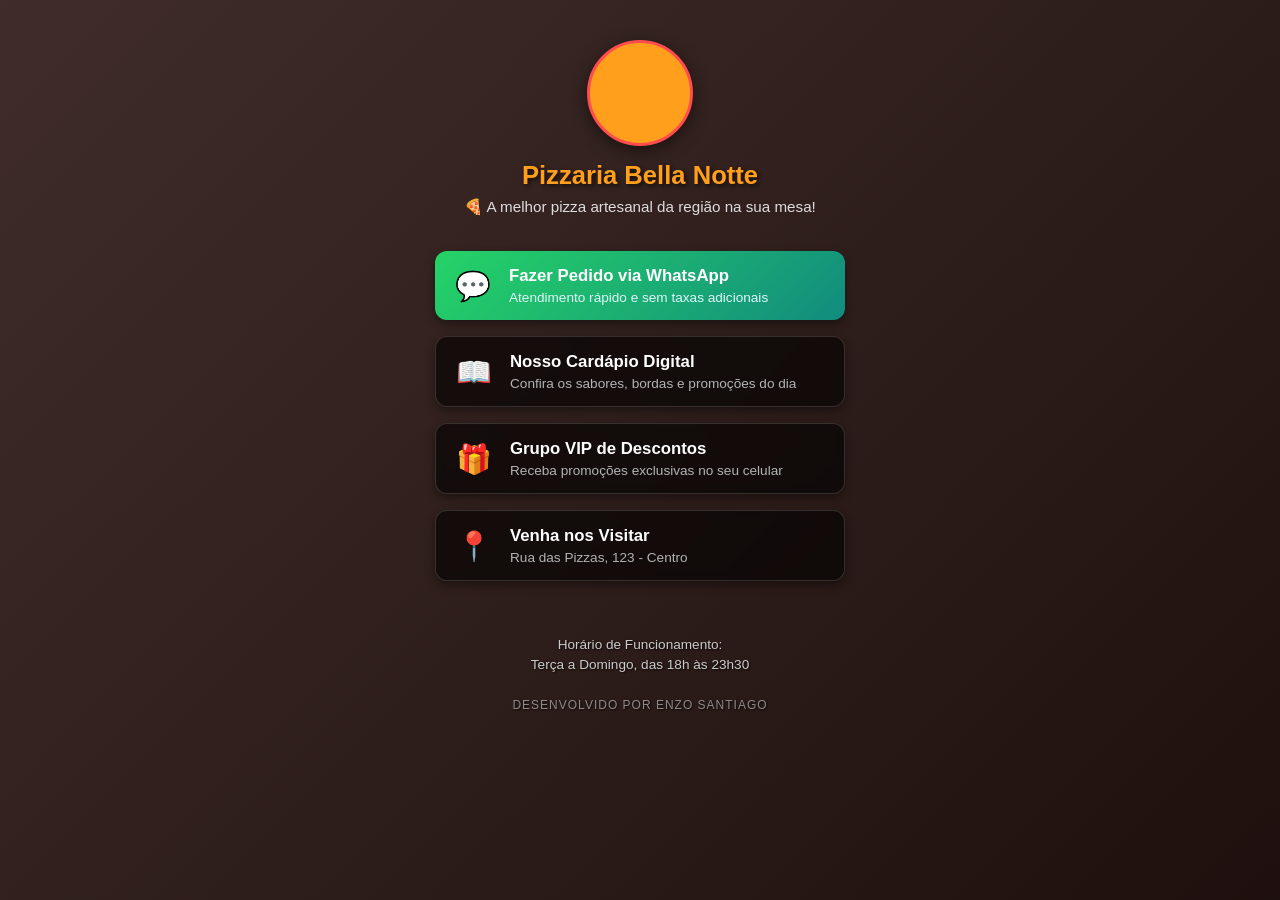
==== pizzaria.html @ fba67e6c "movendo arquivos para raiz" ====
<!DOCTYPE html>
<html lang="pt-BR">
<head>
    <meta charset="UTF-8">
    <meta name="viewport" content="width=device-width, initial-scale=1.0">
    <title>Links | Pizzaria Bella Notte</title>
    
    <link rel="stylesheet" href="pizzaria.css">
</head>
<body>

    <div class="container-links">
        
        
        <header class="perfil-pizzaria">
       
            <div class="foto-pizzaria">
                <img src="img/logo-pizzaria.png" alt="Logo Pizzaria Bella Notte" onerror="this.style.display='none'">
            </div>
            <h1>Pizzaria Bella Notte</h1>
            <p class="subtitulo">🍕 A melhor pizza artesanal da região na sua mesa!</p>
        </header>

        
        <main class="lista-links">
            
            
            <a href="https://wa.me" target="_blank" class="cartao-link destaque">
                <span class="icone">💬</span>
                <div class="texto-link">
                    <h3>Fazer Pedido via WhatsApp</h3>
                    <p>Atendimento rápido e sem taxas adicionais</p>
                </div>
            </a>

            
            <a href="#" target="_blank" class="cartao-link">
                <span class="icone">📖</span>
                <div class="texto-link">
                    <h3>Nosso Cardápio Digital</h3>
                    <p>Confira os sabores, bordas e promoções do dia</p>
                </div>
            </a>

            
            <a href="#" target="_blank" class="cartao-link">
                <span class="icone">🎁</span>
                <div class="texto-link">
                    <h3>Grupo VIP de Descontos</h3>
                    <p>Receba promoções exclusivas no seu celular</p>
                </div>
            </a>

            
            <a href="https://maps.google.com" target="_blank" class="cartao-link">
                <span class="icone">📍</span>
                <div class="texto-link">
                    <h3>Venha nos Visitar</h3>
                    <p>Rua das Pizzas, 123 - Centro</p>
                </div>
            </a>

        </main>

        
        <footer class="rodape-pizzaria">
            <p>Horário de Funcionamento:<br>Terça a Domingo, das 18h às 23h30</p>
            <span class="assinatura">Desenvolvido por Enzo Santiago</span>
        </footer>

    </div>

</body>
</html>
---- pizzaria.css ----
body {
    background: linear-gradient(135deg, rgba(30, 8, 4, 0.85), rgba(18, 3, 1, 0.95)), 
                url('img/fundo-pizzaria.jpg');
    background-size: cover;
    background-position: center;
    background-attachment: fixed;
    background-repeat: no-repeat;
    
    margin: 0;
    padding: 0;
    font-family: 'Segoe UI', Tahoma, Geneva, Verdana, sans-serif;
    color: #ffffff;
    min-height: 100vh;
    display: flex;
    justify-content: center;
    align-items: flex-start;
}


.container-links {
    width: 100%;
    max-width: 450px;
    padding: 40px 20px;
    box-sizing: border-box;
    display: flex;
    flex-direction: column;
    align-items: center;
}


.perfil-pizzaria {
    text-align: center;
    margin-bottom: 35px;
}

.foto-pizzaria {
    width: 100px;
    height: 100px;
    border-radius: 50%;
    background-color: #ff9f1c; 
    margin: 0 auto 15px auto;
    border: 3px solid #ff4d4d;
    box-shadow: 0 4px 15px rgba(0, 0, 0, 0.5);
    overflow: hidden;
    display: flex;
    justify-content: center;
    align-items: center;
}

.foto-pizzaria img {
    width: 100%;
    height: 100%;
    object-fit: cover;
}

.perfil-pizzaria h1 {
    font-size: 1.6em;
    margin: 0 0 8px 0;
    color: #ff9f1c; 
    text-shadow: 2px 2px 4px rgba(0,0,0,0.6);
}

.subtitulo {
    font-size: 0.95em;
    color: #ddd;
    margin: 0;
}


.lista-links {
    width: 100%;
    display: flex;
    flex-direction: column;
    gap: 16px; 
}

.cartao-link {
    background: rgba(0, 0, 0, 0.6); 
    border: 1px solid rgba(255, 255, 255, 0.15);
    border-radius: 12px;
    padding: 15px 20px;
    text-decoration: none;
    color: #ffffff;
    display: flex;
    align-items: center;
    gap: 18px;
    transition: all 0.3s ease;
    box-shadow: 0 4px 10px rgba(0,0,0,0.4);
    backdrop-filter: blur(4px); 
}


.cartao-link:hover {
    transform: translateY(-3px);
    background: rgba(0, 0, 0, 0.8);
    border-color: #ff9f1c;
    box-shadow: 0 6px 15px rgba(255, 159, 28, 0.3);
}

.icone {
    font-size: 1.8em;
}

.texto-link {
    text-align: left; 
}

.texto-link h3 {
    margin: 0 0 4px 0;
    font-size: 1.05em;
    font-weight: 600;
}

.texto-link p {
    margin: 0;
    font-size: 0.85em;
    color: #b3b3b3;
}


.cartao-link.destaque {
    background: linear-gradient(135deg, #25d366, #128c7e);
    border: none;
    animation: pulsoSuave 2s infinite;
}

.cartao-link.destaque:hover {
    box-shadow: 0 6px 20px rgba(37, 211, 102, 0.5);
}

.cartao-link.destaque .texto-link p {
    color: #e0f7fa;
}

@keyframes pulsoSuave {
    0% { transform: scale(1); }
    50% { transform: scale(1.03); }
    100% { transform: scale(1); }
}


.rodape-pizzaria {
    margin-top: 40px;
    text-align: center;
    width: 100%;
}

.rodape-pizzaria p {
    font-size: 0.85em;
    color: #ccc;
    line-height: 1.5;
    margin-bottom: 20px;
    text-shadow: 1px 1px 2px rgba(0,0,0,0.8);
}

.assinatura {
    font-size: 0.75em;
    color: rgba(255, 255, 255, 0.5);
    text-transform: uppercase;
    letter-spacing: 1px;
    text-shadow: 1px 1px 2px rgba(0,0,0,0.8);
}
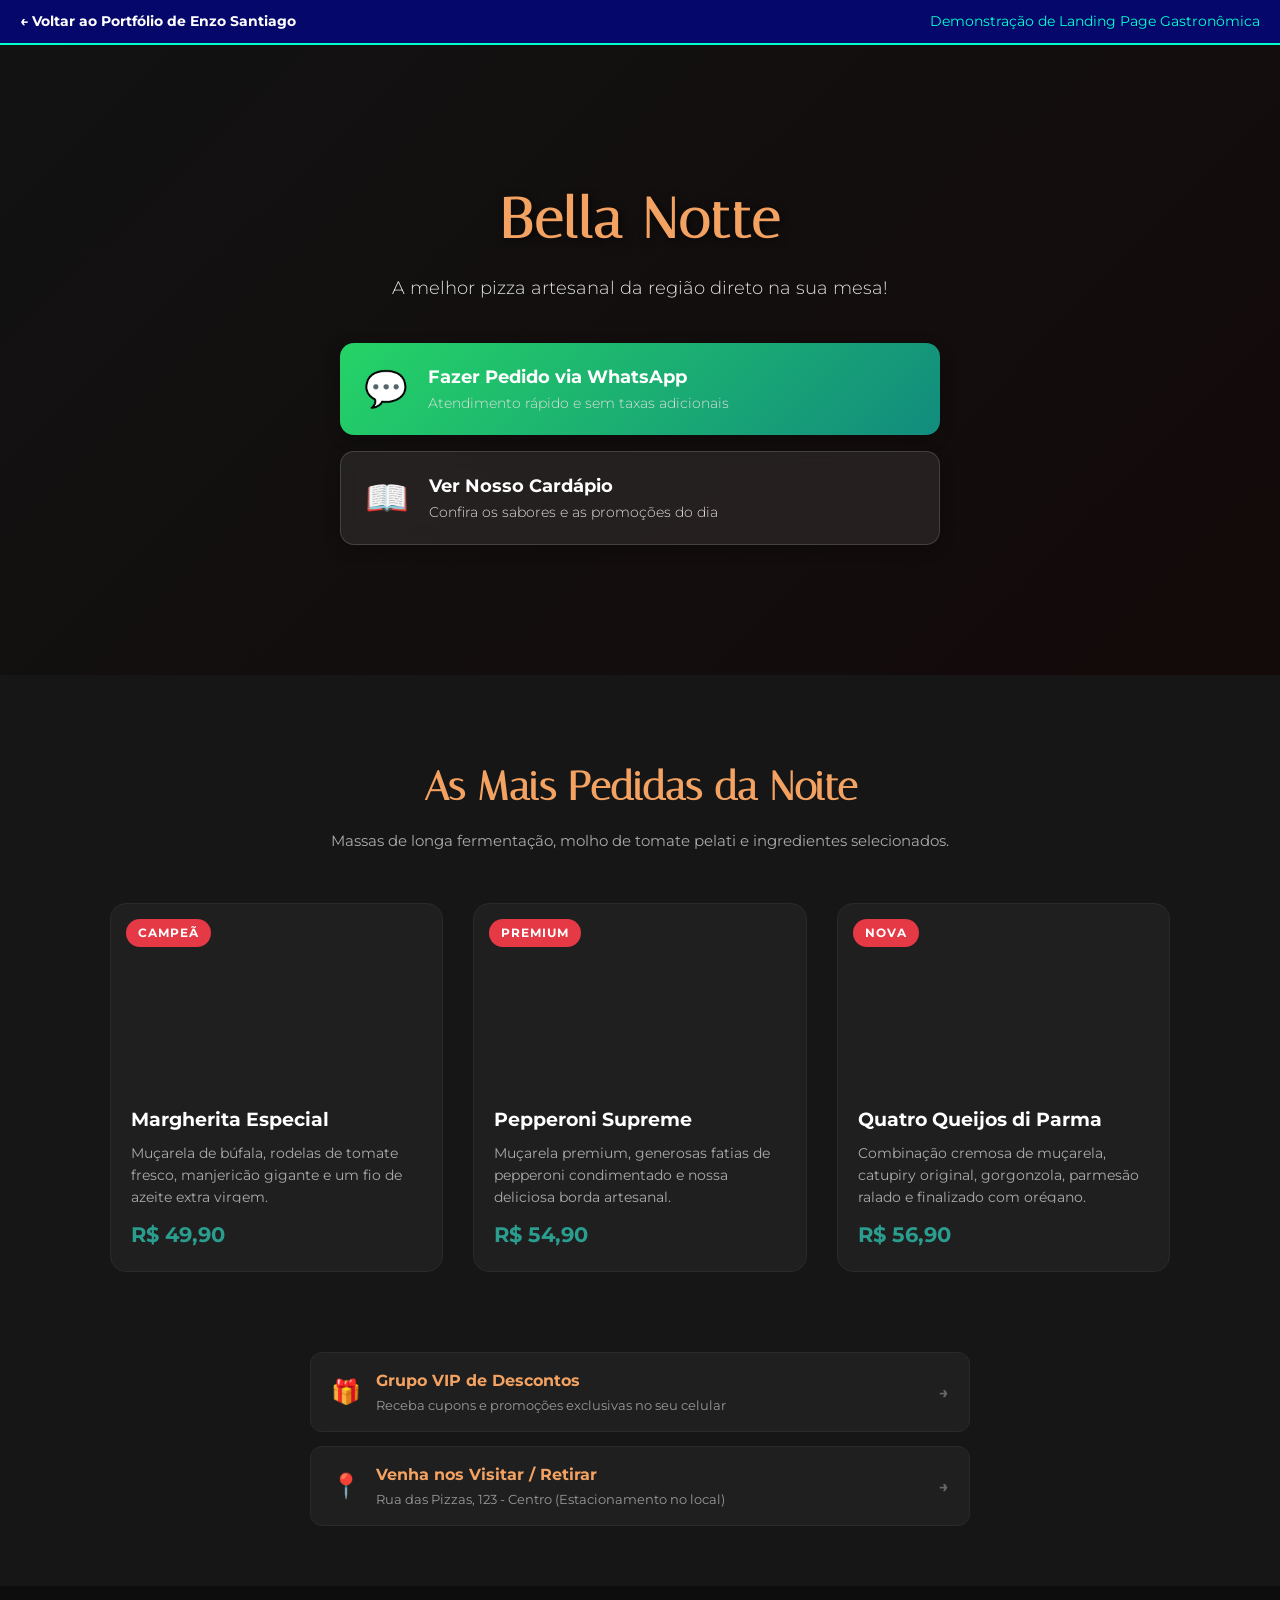
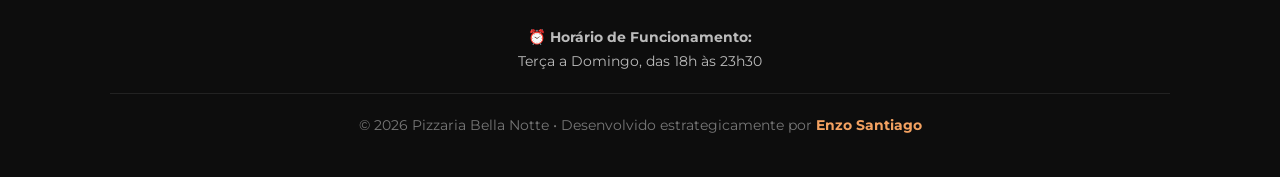
==== commit 58810f12: "pizzaria.html" ====
--- a/pizzaria.html
+++ b/pizzaria.html
@@ -3,72 +3,138 @@
 <head>
     <meta charset="UTF-8">
     <meta name="viewport" content="width=device-width, initial-scale=1.0">
-    <title>Links | Pizzaria Bella Notte</title>
+    <title>Pizzaria Bella Notte | Pizza Artesanal Premium</title>
+    <link rel="stylesheet" href="pizzaria.css">
     
-    <link rel="stylesheet" href="pizzaria.css">
+    <link rel="preconnect" href="https://fonts.googleapis.com">
+    <link rel="preconnect" href="https://fonts.gstatic.com" crossorigin>
+    <link href="https://fonts.googleapis.com/css2?family=Italiana&family=Montserrat:wght@300;400;500;600;700&display=swap" rel="stylesheet">
 </head>
 <body>
 
-    <div class="container-links">
-        
-        
-        <header class="perfil-pizzaria">
-       
-            <div class="foto-pizzaria">
-                <img src="img/logo-pizzaria.png" alt="Logo Pizzaria Bella Notte" onerror="this.style.display='none'">
+    
+    <div class="banner-portfolio-nav">
+        <a href="index.html">← Voltar ao Portfólio de Enzo Santiago</a>
+        <span>Demonstração de Landing Page Gastronômica</span>
+    </div>
+
+    
+    <header class="hero-pizzaria">
+        <div class="overlay-pizza"></div>
+        <div class="conteudo-hero">
+            <div class="marca-container">
+                <div class="foto-pizzaria">
+                    <img src="img/logo-pizzaria.png" alt="Logo Pizzaria Bella Notte" onerror="this.parentNode.style.display='none'">
+                    <span class="emoji-logo">🍕</span>
+                </div>
+                <h1 class="titulo-pizzaria">Bella Notte</h1>
+                <p class="subtitulo">A melhor pizza artesanal da região direto na sua mesa!</p>
             </div>
-            <h1>Pizzaria Bella Notte</h1>
-            <p class="subtitulo">🍕 A melhor pizza artesanal da região na sua mesa!</p>
-        </header>
-
-        
-        <main class="lista-links">
-            
-            
-            <a href="https://wa.me" target="_blank" class="cartao-link destaque">
-                <span class="icone">💬</span>
-                <div class="texto-link">
-                    <h3>Fazer Pedido via WhatsApp</h3>
-                    <p>Atendimento rápido e sem taxas adicionais</p>
-                </div>
-            </a>
 
             
-            <a href="#" target="_blank" class="cartao-link">
-                <span class="icone">📖</span>
-                <div class="texto-link">
-                    <h3>Nosso Cardápio Digital</h3>
-                    <p>Confira os sabores, bordas e promoções do dia</p>
+            <div class="botoes-rapidos">
+                <a href="https://wa.me" target="_blank" class="btn-principal-pizza">
+                    <span class="icone-btn">💬</span>
+                    <div class="texto-btn">
+                        <strong>Fazer Pedido via WhatsApp</strong>
+                        <span>Atendimento rápido e sem taxas adicionais</span>
+                    </div>
+                </a>
+
+                <a href="#cardapio" class="btn-secundario-pizza">
+                    <span class="icone-btn">📖</span>
+                    <div class="texto-btn">
+                        <strong>Ver Nosso Cardápio</strong>
+                        <span>Confira os sabores e as promoções do dia</span>
+                    </div>
+                </a>
+            </div>
+        </div>
+    </header>
+
+    
+    <section class="destaques-pizzaria" id="cardapio">
+        <div class="container">
+            <h2 class="titulo-secao">As Mais Pedidas da Noite</h2>
+            <p class="sub-secao">Massas de longa fermentação, molho de tomate pelati e ingredientes selecionados.</p>
+
+            <div class="grid-pizzas">
+                
+                <div class="cartao-pizza">
+                    <div class="badge-tag">Campeã</div>
+                    <div class="foto-item-pizza" style="background-image: url('https://images.unsplash.com/photo-1513104890138-7c749659a591?q=80&w=500&auto=format&fit=crop');"></div>
+                    <div class="infos-pizza">
+                        <h3>Margherita Especial</h3>
+                        <p>Muçarela de búfala, rodelas de tomate fresco, manjericão gigante e um fio de azeite extra virgem.</p>
+                        <span class="preco-pizza">R$ 49,90</span>
+                    </div>
                 </div>
-            </a>
 
-            
-            <a href="#" target="_blank" class="cartao-link">
-                <span class="icone">🎁</span>
-                <div class="texto-link">
-                    <h3>Grupo VIP de Descontos</h3>
-                    <p>Receba promoções exclusivas no seu celular</p>
+                
+                <div class="cartao-pizza">
+                    <div class="badge-tag">Premium</div>
+                    <div class="foto-item-pizza" style="background-image: url('https://images.unsplash.com/photo-1534308983496-4fabb1a015ee?q=80&w=500&auto=format&fit=crop');"></div>
+                    <div class="infos-pizza">
+                        <h3>Pepperoni Supreme</h3>
+                        <p>Muçarela premium, generosas fatias de pepperoni condimentado e nossa deliciosa borda artesanal.</p>
+                        <span class="preco-pizza">R$ 54,90</span>
+                    </div>
                 </div>
-            </a>
 
-            
-            <a href="https://maps.google.com" target="_blank" class="cartao-link">
-                <span class="icone">📍</span>
-                <div class="texto-link">
-                    <h3>Venha nos Visitar</h3>
-                    <p>Rua das Pizzas, 123 - Centro</p>
+                
+                <div class="cartao-pizza">
+                    <div class="badge-tag">Nova</div>
+                    <div class="foto-item-pizza" style="background-image: url('https://images.unsplash.com/photo-1593560708920-61dd98c46a4e?q=80&w=500&auto=format&fit=crop');"></div>
+                    <div class="infos-pizza">
+                        <h3>Quatro Queijos di Parma</h3>
+                        <p>Combinação cremosa de muçarela, catupiry original, gorgonzola, parmesão ralado e finalizado com orégano.</p>
+                        <span class="preco-pizza">R$ 56,90</span>
+                    </div>
                 </div>
-            </a>
+            </div>
+        </div>
+    </section>
 
-        </main>
+    
+    <section class="links-adicionais">
+        <div class="container pequeno">
+            <div class="lista-links-v2">
+                <a href="#" target="_blank" class="link-linha">
+                    <span class="icone-linha">🎁</span>
+                    <div class="texto-linha">
+                        <h4>Grupo VIP de Descontos</h4>
+                        <p>Receba cupons e promoções exclusivas no seu celular</p>
+                    </div>
+                    <span class="seta-linha">→</span>
+                </a>
 
-        
-        <footer class="rodape-pizzaria">
-            <p>Horário de Funcionamento:<br>Terça a Domingo, das 18h às 23h30</p>
-            <span class="assinatura">Desenvolvido por Enzo Santiago</span>
-        </footer>
+                <a href="https://maps.google.com" target="_blank" class="link-linha">
+                    <span class="icone-linha">📍</span>
+                    <div class="texto-linha">
+                        <h4>Venha nos Visitar / Retirar</h4>
+                        <p>Rua das Pizzas, 123 - Centro (Estacionamento no local)</p>
+                    </div>
+                    <span class="seta-linha">→</span>
+                </a>
+            </div>
+        </div>
+    </section>
 
+    
+    <footer class="rodape-pizzaria-v2">
+        <div class="container">
+            <p class="horario">⏰ <strong>Horário de Funcionamento:</strong><br>Terça a Domingo, das 18h às 23h30</p>
+            <hr class="divisor-rodape">
+            <p class="assinatura">© 2026 Pizzaria Bella Notte • Desenvolvido estrategicamente por <a href="index.html">Enzo Santiago</a></p>
+        </div>
+    </footer>
+
+    
+    <div class="barra-fixa-mobile">
+        <a href="https://wa.me" target="_blank" class="btn-flutuante-pizza">
+            <span>🍕 Clique para Pedir via WhatsApp</span>
+        </a>
     </div>
 
 </body>
-</html>+</html>
--- a/pizzaria.css
+++ b/pizzaria.css
@@ -1,163 +1,388 @@
+
+* {
+    margin: 0;
+    padding: 0;
+    box-sizing: border-box;
+}
+
+html {
+    scroll-behavior: smooth;
+}
 
 body {
-    background: linear-gradient(135deg, rgba(30, 8, 4, 0.85), rgba(18, 3, 1, 0.95)), 
-                url('img/fundo-pizzaria.jpg');
+    font-family: 'Montserrat', sans-serif;
+    background-color: #121212;
+    color: #ffffff;
+    line-height: 1.6;
+    padding-bottom: 80px; 
+}
+
+
+.banner-portfolio-nav {
+    background-color: #05076b;
+    color: #00ffcc;
+    padding: 10px 20px;
+    font-size: 0.9em;
+    display: flex;
+    justify-content: space-between;
+    align-items: center;
+    border-bottom: 2px solid #00ffcc;
+    position: relative;
+    z-index: 10;
+}
+
+.banner-portfolio-nav a {
+    color: #ffffff;
+    text-decoration: none;
+    font-weight: bold;
+}
+
+.banner-portfolio-nav a:hover {
+    text-decoration: underline;
+}
+
+.container {
+    max-width: 1100px;
+    width: 100%;
+    margin: 0 auto;
+    padding: 0 20px;
+}
+
+.container.pequeno {
+    max-width: 700px;
+}
+
+
+.hero-pizzaria {
+    position: relative;
+    background: linear-gradient(135deg, rgba(18, 18, 18, 0.85), rgba(20, 10, 10, 0.95)), 
+                url('https://images.unsplash.com/photo-1513104890138-7c749659a591?q=80&w=1200&auto=format&fit=crop') center/cover no-repeat fixed;
+    min-height: 70vh;
+    display: flex;
+    align-items: center;
+    justify-content: center;
+    padding: 60px 20px;
+    text-align: center;
+}
+
+.conteudo-hero {
+    position: relative;
+    z-index: 2;
+    width: 100%;
+    max-width: 600px;
+}
+
+.marca-container {
+    margin-bottom: 40px;
+}
+
+.foto-pizzaria {
+    width: 90px;
+    height: 90px;
+    border-radius: 50%;
+    background-color: #e63946;
+    margin: 0 auto 20px auto;
+    border: 3px solid #f4a261;
+    display: flex;
+    justify-content: center;
+    align-items: center;
+    box-shadow: 0 6px 20px rgba(0,0,0,0.5);
+}
+
+.emoji-logo {
+    font-size: 2.5em;
+}
+
+.titulo-pizzaria {
+    font-family: 'Italiana', serif;
+    font-size: 3.5em;
+    color: #f4a261;
+    letter-spacing: 2px;
+    margin-bottom: 10px;
+    text-shadow: 2px 2px 8px rgba(0,0,0,0.7);
+}
+
+.subtitulo {
+    font-size: 1.1em;
+    color: #e0e0e0;
+    font-weight: 300;
+}
+
+
+.botoes-rapidos {
+    display: flex;
+    flex-direction: column;
+    gap: 16px;
+    width: 100%;
+}
+
+.btn-principal-pizza, .btn-secundario-pizza {
+    display: flex;
+    align-items: center;
+    gap: 20px;
+    padding: 18px 24px;
+    border-radius: 14px;
+    text-decoration: none;
+    color: #ffffff;
+    text-align: left;
+    transition: all 0.3s cubic-bezier(0.25, 0.8, 0.25, 1);
+    box-shadow: 0 4px 15px rgba(0,0,0,0.3);
+}
+
+.btn-principal-pizza {
+    background: linear-gradient(135deg, #25d366, #128c7e);
+    animation: pulsoBotao 2s infinite;
+}
+
+.btn-principal-pizza:hover {
+    transform: translateY(-3px);
+    box-shadow: 0 8px 25px rgba(37, 211, 102, 0.4);
+}
+
+.btn-secundario-pizza {
+    background-color: rgba(255, 255, 255, 0.08);
+    border: 1px solid rgba(255, 255, 255, 0.15);
+    backdrop-filter: blur(8px);
+}
+
+.btn-secundario-pizza:hover {
+    background-color: rgba(255, 255, 255, 0.15);
+    border-color: #f4a261;
+    transform: translateY(-3px);
+}
+
+.icone-btn {
+    font-size: 2.2em;
+}
+
+.texto-btn strong {
+    display: block;
+    font-size: 1.1em;
+    margin-bottom: 2px;
+}
+
+.texto-btn span {
+    display: block;
+    font-size: 0.85em;
+    color: #e0e0e0;
+    font-weight: 300;
+}
+
+@keyframes pulsoBotao {
+    0% { transform: scale(1); }
+    50% { transform: scale(1.02); }
+    100% { transform: scale(1); }
+}
+
+/* SEÇÃO DE PRODUTOS / DESTAQUES */
+.destaques-pizzaria {
+    padding: 80px 0 40px 0;
+    background-color: #161616;
+}
+
+.titulo-secao {
+    font-family: 'Italiana', serif;
+    font-size: 2.5em;
+    text-align: center;
+    color: #f4a261;
+    margin-bottom: 10px;
+}
+
+.sub-secao {
+    text-align: center;
+    color: #aaa;
+    font-size: 0.95em;
+    margin-bottom: 50px;
+}
+
+.grid-pizzas {
+    display: grid;
+    grid-template-columns: repeat(auto-fit, minmax(280px, 1fr));
+    gap: 30px;
+}
+
+.cartao-pizza {
+    background-color: #1f1f1f;
+    border-radius: 16px;
+    overflow: hidden;
+    position: relative;
+    border: 1px solid #2a2a2a;
+    transition: transform 0.3s;
+}
+
+.cartao-pizza:hover {
+    transform: translateY(-5px);
+    border-color: #e63946;
+}
+
+.foto-item-pizza {
+    height: 180px;
     background-size: cover;
     background-position: center;
-    background-attachment: fixed;
-    background-repeat: no-repeat;
-    
-    margin: 0;
-    padding: 0;
-    font-family: 'Segoe UI', Tahoma, Geneva, Verdana, sans-serif;
+}
+
+.badge-tag {
+    position: absolute;
+    top: 15px;
+    left: 15px;
+    background-color: #e63946;
+    color: white;
+    padding: 4px 12px;
+    font-size: 0.75em;
+    font-weight: bold;
+    text-transform: uppercase;
+    border-radius: 20px;
+    letter-spacing: 1px;
+}
+
+.infos-pizza {
+    padding: 20px;
+}
+
+.infos-pizza h3 {
+    font-size: 1.2em;
+    margin-bottom: 8px;
     color: #ffffff;
-    min-height: 100vh;
-    display: flex;
-    justify-content: center;
-    align-items: flex-start;
-}
-
-
-.container-links {
+}
+
+.infos-pizza p {
+    font-size: 0.85em;
+    color: #aaaaaa;
+    margin-bottom: 15px;
+    height: 60px;
+    display: -webkit-box;
+    -webkit-line-clamp: 3;
+    -webkit-box-orient: vertical;
+    overflow: hidden;
+}
+
+.preco-pizza {
+    display: block;
+    font-size: 1.3em;
+    font-weight: bold;
+    color: #2a9d8f; 
+}
+
+
+.links-adicionais {
+    padding: 40px 0 60px 0;
+    background-color: #161616;
+}
+
+.lista-links-v2 {
+    display: flex;
+    flex-direction: column;
+    gap: 14px;
+}
+
+.link-linha {
+    display: flex;
+    align-items: center;
+    background-color: #1f1f1f;
+    border: 1px solid #2a2a2a;
+    padding: 15px 20px;
+    border-radius: 12px;
+    text-decoration: none;
+    color: white;
+    transition: all 0.3s;
+}
+
+.link-linha:hover {
+    background-color: #242424;
+    border-color: #f4a261;
+}
+
+.icone-linha {
+    font-size: 1.5em;
+    margin-right: 15px;
+}
+
+.texto-linha {
+    flex-grow: 1;
+}
+
+.texto-linha h4 {
+    font-size: 1em;
+    margin-bottom: 2px;
+    color: #f4a261;
+}
+
+.texto-linha p {
+    font-size: 0.8em;
+    color: #999;
+}
+
+.seta-linha {
+    color: #666;
+    font-weight: bold;
+}
+
+.rodape-pizzaria-v2 {
+    background-color: #0d0d0d;
+    padding: 40px 0;
+    text-align: center;
+    color: #777;
+    font-size: 0.9em;
+}
+
+.rodape-pizzaria-v2 .horario {
+    color: #bbb;
+    margin-bottom: 20px;
+}
+
+.divisor-rodape {
+    border: 0;
+    height: 1px;
+    background-color: #222;
+    margin-bottom: 20px;
+}
+
+.rodape-pizzaria-v2 a {
+    color: #f4a261;
+    text-decoration: none;
+    font-weight: bold;
+}
+
+.barra-fixa-mobile {
+    position: fixed;
+    bottom: 0;
+    left: 0;
     width: 100%;
-    max-width: 450px;
-    padding: 40px 20px;
-    box-sizing: border-box;
-    display: flex;
-    flex-direction: column;
-    align-items: center;
-}
-
-
-.perfil-pizzaria {
-    text-align: center;
-    margin-bottom: 35px;
-}
-
-.foto-pizzaria {
-    width: 100px;
-    height: 100px;
-    border-radius: 50%;
-    background-color: #ff9f1c; 
-    margin: 0 auto 15px auto;
-    border: 3px solid #ff4d4d;
-    box-shadow: 0 4px 15px rgba(0, 0, 0, 0.5);
-    overflow: hidden;
-    display: flex;
-    justify-content: center;
-    align-items: center;
-}
-
-.foto-pizzaria img {
-    width: 100%;
-    height: 100%;
-    object-fit: cover;
-}
-
-.perfil-pizzaria h1 {
-    font-size: 1.6em;
-    margin: 0 0 8px 0;
-    color: #ff9f1c; 
-    text-shadow: 2px 2px 4px rgba(0,0,0,0.6);
-}
-
-.subtitulo {
-    font-size: 0.95em;
-    color: #ddd;
-    margin: 0;
-}
-
-
-.lista-links {
-    width: 100%;
-    display: flex;
-    flex-direction: column;
-    gap: 16px; 
-}
-
-.cartao-link {
-    background: rgba(0, 0, 0, 0.6); 
-    border: 1px solid rgba(255, 255, 255, 0.15);
-    border-radius: 12px;
-    padding: 15px 20px;
-    text-decoration: none;
-    color: #ffffff;
-    display: flex;
-    align-items: center;
-    gap: 18px;
-    transition: all 0.3s ease;
-    box-shadow: 0 4px 10px rgba(0,0,0,0.4);
-    backdrop-filter: blur(4px); 
-}
-
-
-.cartao-link:hover {
-    transform: translateY(-3px);
-    background: rgba(0, 0, 0, 0.8);
-    border-color: #ff9f1c;
-    box-shadow: 0 6px 15px rgba(255, 159, 28, 0.3);
-}
-
-.icone {
-    font-size: 1.8em;
-}
-
-.texto-link {
-    text-align: left; 
-}
-
-.texto-link h3 {
-    margin: 0 0 4px 0;
+    background-color: rgba(18, 18, 18, 0.9);
+    backdrop-filter: blur(10px);
+    padding: 12px 20px;
+    box-shadow: 0 -4px 20px rgba(0,0,0,0.5);
+    z-index: 999;
+}
+
+.btn-flutuante-pizza {
+    display: block;
+    background: linear-gradient(135deg, #e63946, #b5222e);
+    color: white;
+    text-align: center;
+    padding: 12px;
+    border-radius: 10px;
+    text-decoration: none;
+    font-weight: bold;
     font-size: 1.05em;
-    font-weight: 600;
-}
-
-.texto-link p {
-    margin: 0;
-    font-size: 0.85em;
-    color: #b3b3b3;
-}
-
-
-.cartao-link.destaque {
-    background: linear-gradient(135deg, #25d366, #128c7e);
-    border: none;
-    animation: pulsoSuave 2s infinite;
-}
-
-.cartao-link.destaque:hover {
-    box-shadow: 0 6px 20px rgba(37, 211, 102, 0.5);
-}
-
-.cartao-link.destaque .texto-link p {
-    color: #e0f7fa;
-}
-
-@keyframes pulsoSuave {
-    0% { transform: scale(1); }
-    50% { transform: scale(1.03); }
-    100% { transform: scale(1); }
-}
-
-
-.rodape-pizzaria {
-    margin-top: 40px;
-    text-align: center;
-    width: 100%;
-}
-
-.rodape-pizzaria p {
-    font-size: 0.85em;
-    color: #ccc;
-    line-height: 1.5;
-    margin-bottom: 20px;
-    text-shadow: 1px 1px 2px rgba(0,0,0,0.8);
-}
-
-.assinatura {
-    font-size: 0.75em;
-    color: rgba(255, 255, 255, 0.5);
-    text-transform: uppercase;
-    letter-spacing: 1px;
-    text-shadow: 1px 1px 2px rgba(0,0,0,0.8);
-}+    box-shadow: 0 4px 12px rgba(230, 57, 70, 0.3);
+}
+
+
+@media (min-width: 769px) {
+    .barra-fixa-mobile {
+        display: none;
+    }
+    body {
+        padding-bottom: 0;
+    }
+}
+
+
+@media (max-width: 768px) {
+    .titulo-pizzaria { font-size: 2.6em; }
+    .btn-principal-pizza, .btn-secundario-pizza { padding: 15px; }
+    .icone-btn { font-size: 1.8em; }
+    .texto-btn strong { font-size: 1em; }
+    .texto-btn span { font-size: 0.8em; }
+}
